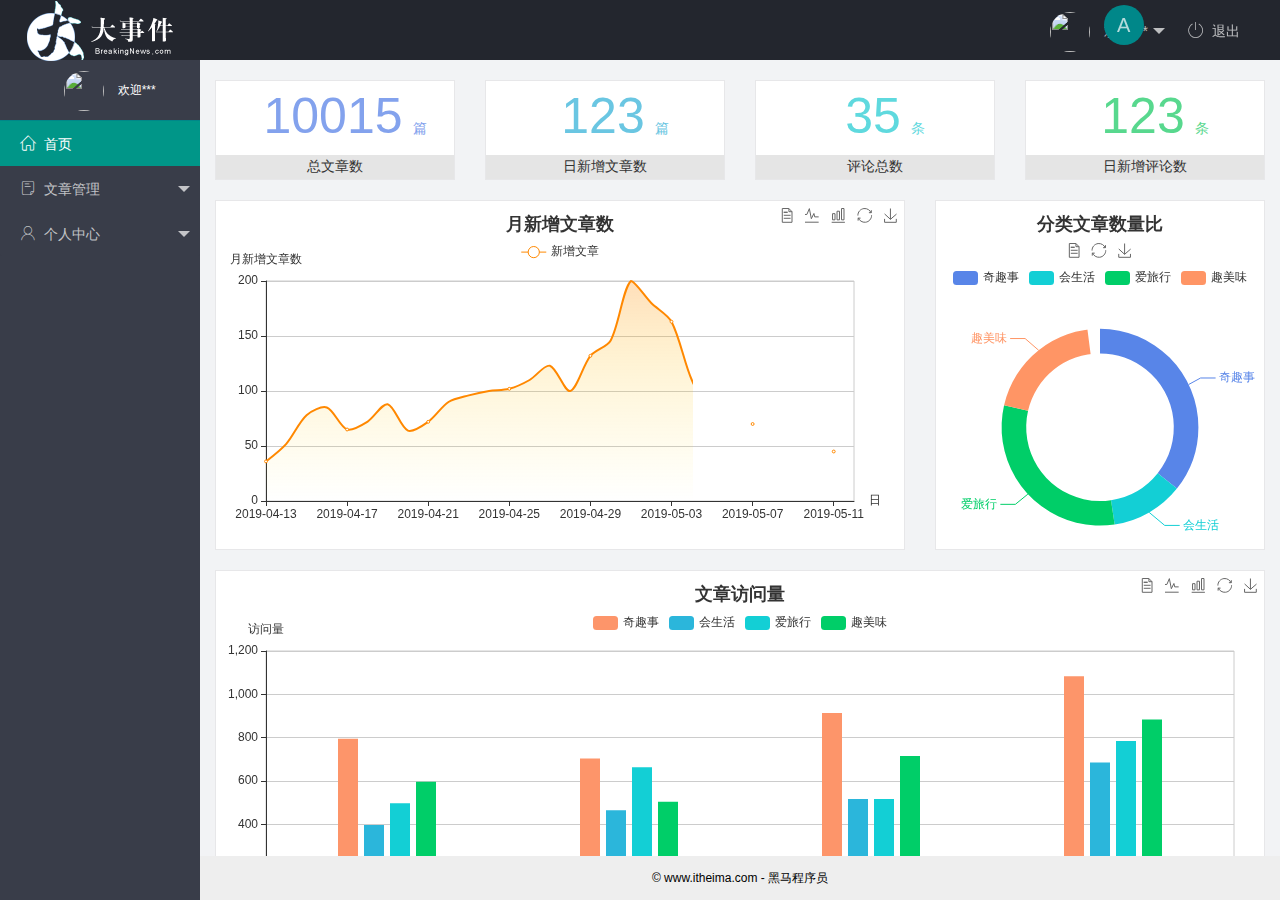
==== index.html @ bca6380c "第一次提交" ====
<!DOCTYPE html>
<html>

<head>
    <meta charset="utf-8">
    <meta name="viewport" content="width=device-width, initial-scale=1, maximum-scale=1">
    <title>后台主页面</title>
    <link rel="stylesheet" href="./assets/lib/layui/css/layui.css">
    <link rel="stylesheet" href="./assets/fonts/iconfont.css">
    <!-- 个人css -->
    <link rel="stylesheet" href="./assets/css/index.css">
</head>

<body class="layui-layout-body">
    <div class="layui-layout layui-layout-admin">
        <div class="layui-header">
            <div class="layui-logo">
                <img src="./assets/images/logo.png" alt="">
            </div>
            <!-- 头部区域（可配合layui已有的水平导航） -->
            <ul class="layui-nav layui-layout-right">
                <li class="layui-nav-item">
                    <a href="javascript:;">
                        <img src="http://t.cn/RCzsdCq" class="layui-nav-img">
                        <span class="text-avatar">A</span>
                        <span id="welcome">欢迎***</span>
                    </a>
                    <dl class="layui-nav-child">
                        <dd><a href=""><i class="layui-icon layui-icon-app"></i>基本资料</a></dd>
                        <dd><a href=""><i class="layui-icon layui-icon-app"></i>个人头像</a></dd>
                        <dd><a href=""><i class="layui-icon layui-icon-app"></i>重置密码</a></dd>
                    </dl>
                </li>
                <li class="layui-nav-item">
                    <a href="">
                        <span class="iconfont icon-tuichu
                        "></span>退出
                    </a>
                </li>
            </ul>
        </div>

        <div class="layui-side layui-bg-black">
            <div class="layui-side-scroll">
                <!-- 加入个人图片 -->
                <div class="userinfo">
                    <img src="http://t.cn/RCzsdCq" class="layui-nav-img">
                    <span id="welcome">欢迎***</span>
                </div>
                <!-- 左侧导航区域（可配合layui已有的垂直导航） -->
                <ul class="layui-nav layui-nav-tree" lay-shrink="all">
                    <li class="layui-nav-item layui-this"><a href="./home/dashboard.html" target="fm"><span class="iconfont icon-home"></span>首页</a>
                    </li>
                    <li class="layui-nav-item ">
                        <a class="" href="javascript:;"><span class="iconfont icon-16"></span>文章管理</a>
                        <dl class="layui-nav-child">
                            <dd><a href="javascript:;"><i class="layui-icon layui-icon-app"></i>文章类别</a></dd>
                            <dd><a href="javascript:;"><i class="layui-icon layui-icon-app"></i>文章列表</a></dd>
                            <dd><a href="javascript:;"><i class="layui-icon layui-icon-app"></i>发表文章</a></dd>

                        </dl>
                    </li>
                    <li class="layui-nav-item">
                        <a href="javascript:;"><span class="iconfont icon-user"></span>个人中心</a>
                        <dl class="layui-nav-child">
                            <dd><a href="javascript:;"><i class="layui-icon layui-icon-app"></i>基本资料</a></dd>
                            <dd><a href="javascript:;"><i class="layui-icon layui-icon-app"></i>更换头像</a></dd>
                            <dd><a href="javascript:;"><i class="layui-icon layui-icon-app"></i>重置密码</a></dd>
                        </dl>
                    </li>
                </ul>
            </div>
        </div>

        <div class="layui-body">
            <!-- 内容主体区域 -->
            <iframe src="../home/dashboard.html" frameborder="0" name="fm"></iframe>
        </div>

        <div class="layui-footer">
            <!-- 底部固定区域 -->
            © www.itheima.com - 黑马程序员
        </div>
    </div>


    <script src="./assets/lib/layui/layui.all.js"></script>
    <script src="./assets/lib/jquery.js"></script>
    <!-- index的js -->
</body>

</html>
---- assets/lib/layui/css/layui.css ----
/** layui-v2.5.5 MIT License By https://www.layui.com */
 .layui-inline,img{display:inline-block;vertical-align:middle}h1,h2,h3,h4,h5,h6{font-weight:400}.layui-edge,.layui-header,.layui-inline,.layui-main{position:relative}.layui-body,.layui-edge,.layui-elip{overflow:hidden}.layui-btn,.layui-edge,.layui-inline,img{vertical-align:middle}.layui-btn,.layui-disabled,.layui-icon,.layui-unselect{-moz-user-select:none;-webkit-user-select:none;-ms-user-select:none}.layui-elip,.layui-form-checkbox span,.layui-form-pane .layui-form-label{text-overflow:ellipsis;white-space:nowrap}.layui-breadcrumb,.layui-tree-btnGroup{visibility:hidden}blockquote,body,button,dd,div,dl,dt,form,h1,h2,h3,h4,h5,h6,input,li,ol,p,pre,td,textarea,th,ul{margin:0;padding:0;-webkit-tap-highlight-color:rgba(0,0,0,0)}a:active,a:hover{outline:0}img{border:none}li{list-style:none}table{border-collapse:collapse;border-spacing:0}h4,h5,h6{font-size:100%}button,input,optgroup,option,select,textarea{font-family:inherit;font-size:inherit;font-style:inherit;font-weight:inherit;outline:0}pre{white-space:pre-wrap;white-space:-moz-pre-wrap;white-space:-pre-wrap;white-space:-o-pre-wrap;word-wrap:break-word}body{line-height:24px;font:14px Helvetica Neue,Helvetica,PingFang SC,Tahoma,Arial,sans-serif}hr{height:1px;margin:10px 0;border:0;clear:both}a{color:#333;text-decoration:none}a:hover{color:#777}a cite{font-style:normal;*cursor:pointer}.layui-border-box,.layui-border-box *{box-sizing:border-box}.layui-box,.layui-box *{box-sizing:content-box}.layui-clear{clear:both;*zoom:1}.layui-clear:after{content:'\20';clear:both;*zoom:1;display:block;height:0}.layui-inline{*display:inline;*zoom:1}.layui-edge{display:inline-block;width:0;height:0;border-width:6px;border-style:dashed;border-color:transparent}.layui-edge-top{top:-4px;border-bottom-color:#999;border-bottom-style:solid}.layui-edge-right{border-left-color:#999;border-left-style:solid}.layui-edge-bottom{top:2px;border-top-color:#999;border-top-style:solid}.layui-edge-left{border-right-color:#999;border-right-style:solid}.layui-disabled,.layui-disabled:hover{color:#d2d2d2!important;cursor:not-allowed!important}.layui-circle{border-radius:100%}.layui-show{display:block!important}.layui-hide{display:none!important}@font-face{font-family:layui-icon;src:url(../font/iconfont.eot?v=250);src:url(../font/iconfont.eot?v=250#iefix) format('embedded-opentype'),url(../font/iconfont.woff2?v=250) format('woff2'),url(../font/iconfont.woff?v=250) format('woff'),url(../font/iconfont.ttf?v=250) format('truetype'),url(../font/iconfont.svg?v=250#layui-icon) format('svg')}.layui-icon{font-family:layui-icon!important;font-size:16px;font-style:normal;-webkit-font-smoothing:antialiased;-moz-osx-font-smoothing:grayscale}.layui-icon-reply-fill:before{content:"\e611"}.layui-icon-set-fill:before{content:"\e614"}.layui-icon-menu-fill:before{content:"\e60f"}.layui-icon-search:before{content:"\e615"}.layui-icon-share:before{content:"\e641"}.layui-icon-set-sm:before{content:"\e620"}.layui-icon-engine:before{content:"\e628"}.layui-icon-close:before{content:"\1006"}.layui-icon-close-fill:before{content:"\1007"}.layui-icon-chart-screen:before{content:"\e629"}.layui-icon-star:before{content:"\e600"}.layui-icon-circle-dot:before{content:"\e617"}.layui-icon-chat:before{content:"\e606"}.layui-icon-release:before{content:"\e609"}.layui-icon-list:before{content:"\e60a"}.layui-icon-chart:before{content:"\e62c"}.layui-icon-ok-circle:before{content:"\1005"}.layui-icon-layim-theme:before{content:"\e61b"}.layui-icon-table:before{content:"\e62d"}.layui-icon-right:before{content:"\e602"}.layui-icon-left:before{content:"\e603"}.layui-icon-cart-simple:before{content:"\e698"}.layui-icon-face-cry:before{content:"\e69c"}.layui-icon-face-smile:before{content:"\e6af"}.layui-icon-survey:before{content:"\e6b2"}.layui-icon-tree:before{content:"\e62e"}.layui-icon-upload-circle:before{content:"\e62f"}.layui-icon-add-circle:before{content:"\e61f"}.layui-icon-download-circle:before{content:"\e601"}.layui-icon-templeate-1:before{content:"\e630"}.layui-icon-util:before{content:"\e631"}.layui-icon-face-surprised:before{content:"\e664"}.layui-icon-edit:before{content:"\e642"}.layui-icon-speaker:before{content:"\e645"}.layui-icon-down:before{content:"\e61a"}.layui-icon-file:before{content:"\e621"}.layui-icon-layouts:before{content:"\e632"}.layui-icon-rate-half:before{content:"\e6c9"}.layui-icon-add-circle-fine:before{content:"\e608"}.layui-icon-prev-circle:before{content:"\e633"}.layui-icon-read:before{content:"\e705"}.layui-icon-404:before{content:"\e61c"}.layui-icon-carousel:before{content:"\e634"}.layui-icon-help:before{content:"\e607"}.layui-icon-code-circle:before{content:"\e635"}.layui-icon-water:before{content:"\e636"}.layui-icon-username:before{content:"\e66f"}.layui-icon-find-fill:before{content:"\e670"}.layui-icon-about:before{content:"\e60b"}.layui-icon-location:before{content:"\e715"}.layui-icon-up:before{content:"\e619"}.layui-icon-pause:before{content:"\e651"}.layui-icon-date:before{content:"\e637"}.layui-icon-layim-uploadfile:before{content:"\e61d"}.layui-icon-delete:before{content:"\e640"}.layui-icon-play:before{content:"\e652"}.layui-icon-top:before{content:"\e604"}.layui-icon-friends:before{content:"\e612"}.layui-icon-refresh-3:before{content:"\e9aa"}.layui-icon-ok:before{content:"\e605"}.layui-icon-layer:before{content:"\e638"}.layui-icon-face-smile-fine:before{content:"\e60c"}.layui-icon-dollar:before{content:"\e659"}.layui-icon-group:before{content:"\e613"}.layui-icon-layim-download:before{content:"\e61e"}.layui-icon-picture-fine:before{content:"\e60d"}.layui-icon-link:before{content:"\e64c"}.layui-icon-diamond:before{content:"\e735"}.layui-icon-log:before{content:"\e60e"}.layui-icon-rate-solid:before{content:"\e67a"}.layui-icon-fonts-del:before{content:"\e64f"}.layui-icon-unlink:before{content:"\e64d"}.layui-icon-fonts-clear:before{content:"\e639"}.layui-icon-triangle-r:before{content:"\e623"}.layui-icon-circle:before{content:"\e63f"}.layui-icon-radio:before{content:"\e643"}.layui-icon-align-center:before{content:"\e647"}.layui-icon-align-right:before{content:"\e648"}.layui-icon-align-left:before{content:"\e649"}.layui-icon-loading-1:before{content:"\e63e"}.layui-icon-return:before{content:"\e65c"}.layui-icon-fonts-strong:before{content:"\e62b"}.layui-icon-upload:before{content:"\e67c"}.layui-icon-dialogue:before{content:"\e63a"}.layui-icon-video:before{content:"\e6ed"}.layui-icon-headset:before{content:"\e6fc"}.layui-icon-cellphone-fine:before{content:"\e63b"}.layui-icon-add-1:before{content:"\e654"}.layui-icon-face-smile-b:before{content:"\e650"}.layui-icon-fonts-html:before{content:"\e64b"}.layui-icon-form:before{content:"\e63c"}.layui-icon-cart:before{content:"\e657"}.layui-icon-camera-fill:before{content:"\e65d"}.layui-icon-tabs:before{content:"\e62a"}.layui-icon-fonts-code:before{content:"\e64e"}.layui-icon-fire:before{content:"\e756"}.layui-icon-set:before{content:"\e716"}.layui-icon-fonts-u:before{content:"\e646"}.layui-icon-triangle-d:before{content:"\e625"}.layui-icon-tips:before{content:"\e702"}.layui-icon-picture:before{content:"\e64a"}.layui-icon-more-vertical:before{content:"\e671"}.layui-icon-flag:before{content:"\e66c"}.layui-icon-loading:before{content:"\e63d"}.layui-icon-fonts-i:before{content:"\e644"}.layui-icon-refresh-1:before{content:"\e666"}.layui-icon-rmb:before{content:"\e65e"}.layui-icon-home:before{content:"\e68e"}.layui-icon-user:before{content:"\e770"}.layui-icon-notice:before{content:"\e667"}.layui-icon-login-weibo:before{content:"\e675"}.layui-icon-voice:before{content:"\e688"}.layui-icon-upload-drag:before{content:"\e681"}.layui-icon-login-qq:before{content:"\e676"}.layui-icon-snowflake:before{content:"\e6b1"}.layui-icon-file-b:before{content:"\e655"}.layui-icon-template:before{content:"\e663"}.layui-icon-auz:before{content:"\e672"}.layui-icon-console:before{content:"\e665"}.layui-icon-app:before{content:"\e653"}.layui-icon-prev:before{content:"\e65a"}.layui-icon-website:before{content:"\e7ae"}.layui-icon-next:before{content:"\e65b"}.layui-icon-component:before{content:"\e857"}.layui-icon-more:before{content:"\e65f"}.layui-icon-login-wechat:before{content:"\e677"}.layui-icon-shrink-right:before{content:"\e668"}.layui-icon-spread-left:before{content:"\e66b"}.layui-icon-camera:before{content:"\e660"}.layui-icon-note:before{content:"\e66e"}.layui-icon-refresh:before{content:"\e669"}.layui-icon-female:before{content:"\e661"}.layui-icon-male:before{content:"\e662"}.layui-icon-password:before{content:"\e673"}.layui-icon-senior:before{content:"\e674"}.layui-icon-theme:before{content:"\e66a"}.layui-icon-tread:before{content:"\e6c5"}.layui-icon-praise:before{content:"\e6c6"}.layui-icon-star-fill:before{content:"\e658"}.layui-icon-rate:before{content:"\e67b"}.layui-icon-template-1:before{content:"\e656"}.layui-icon-vercode:before{content:"\e679"}.layui-icon-cellphone:before{content:"\e678"}.layui-icon-screen-full:before{content:"\e622"}.layui-icon-screen-restore:before{content:"\e758"}.layui-icon-cols:before{content:"\e610"}.layui-icon-export:before{content:"\e67d"}.layui-icon-print:before{content:"\e66d"}.layui-icon-slider:before{content:"\e714"}.layui-icon-addition:before{content:"\e624"}.layui-icon-subtraction:before{content:"\e67e"}.layui-icon-service:before{content:"\e626"}.layui-icon-transfer:before{content:"\e691"}.layui-main{width:1140px;margin:0 auto}.layui-header{z-index:1000;height:60px}.layui-header a:hover{transition:all .5s;-webkit-transition:all .5s}.layui-side{position:fixed;left:0;top:0;bottom:0;z-index:999;width:200px;overflow-x:hidden}.layui-side-scroll{position:relative;width:220px;height:100%;overflow-x:hidden}.layui-body{position:absolute;left:200px;right:0;top:0;bottom:0;z-index:998;width:auto;overflow-y:auto;box-sizing:border-box}.layui-layout-body{overflow:hidden}.layui-layout-admin .layui-header{background-color:#23262E}.layui-layout-admin .layui-side{top:60px;width:200px;overflow-x:hidden}.layui-layout-admin .layui-body{position:fixed;top:60px;bottom:44px}.layui-layout-admin .layui-main{width:auto;margin:0 15px}.layui-layout-admin .layui-footer{position:fixed;left:200px;right:0;bottom:0;height:44px;line-height:44px;padding:0 15px;background-color:#eee}.layui-layout-admin .layui-logo{position:absolute;left:0;top:0;width:200px;height:100%;line-height:60px;text-align:center;color:#009688;font-size:16px}.layui-layout-admin .layui-header .layui-nav{background:0 0}.layui-layout-left{position:absolute!important;left:200px;top:0}.layui-layout-right{position:absolute!important;right:0;top:0}.layui-container{position:relative;margin:0 auto;padding:0 15px;box-sizing:border-box}.layui-fluid{position:relative;margin:0 auto;padding:0 15px}.layui-row:after,.layui-row:before{content:'';display:block;clear:both}.layui-col-lg1,.layui-col-lg10,.layui-col-lg11,.layui-col-lg12,.layui-col-lg2,.layui-col-lg3,.layui-col-lg4,.layui-col-lg5,.layui-col-lg6,.layui-col-lg7,.layui-col-lg8,.layui-col-lg9,.layui-col-md1,.layui-col-md10,.layui-col-md11,.layui-col-md12,.layui-col-md2,.layui-col-md3,.layui-col-md4,.layui-col-md5,.layui-col-md6,.layui-col-md7,.layui-col-md8,.layui-col-md9,.layui-col-sm1,.layui-col-sm10,.layui-col-sm11,.layui-col-sm12,.layui-col-sm2,.layui-col-sm3,.layui-col-sm4,.layui-col-sm5,.layui-col-sm6,.layui-col-sm7,.layui-col-sm8,.layui-col-sm9,.layui-col-xs1,.layui-col-xs10,.layui-col-xs11,.layui-col-xs12,.layui-col-xs2,.layui-col-xs3,.layui-col-xs4,.layui-col-xs5,.layui-col-xs6,.layui-col-xs7,.layui-col-xs8,.layui-col-xs9{position:relative;display:block;box-sizing:border-box}.layui-col-xs1,.layui-col-xs10,.layui-col-xs11,.layui-col-xs12,.layui-col-xs2,.layui-col-xs3,.layui-col-xs4,.layui-col-xs5,.layui-col-xs6,.layui-col-xs7,.layui-col-xs8,.layui-col-xs9{float:left}.layui-col-xs1{width:8.33333333%}.layui-col-xs2{width:16.66666667%}.layui-col-xs3{width:25%}.layui-col-xs4{width:33.33333333%}.layui-col-xs5{width:41.66666667%}.layui-col-xs6{width:50%}.layui-col-xs7{width:58.33333333%}.layui-col-xs8{width:66.66666667%}.layui-col-xs9{width:75%}.layui-col-xs10{width:83.33333333%}.layui-col-xs11{width:91.66666667%}.layui-col-xs12{width:100%}.layui-col-xs-offset1{margin-left:8.33333333%}.layui-col-xs-offset2{margin-left:16.66666667%}.layui-col-xs-offset3{margin-left:25%}.layui-col-xs-offset4{margin-left:33.33333333%}.layui-col-xs-offset5{margin-left:41.66666667%}.layui-col-xs-offset6{margin-left:50%}.layui-col-xs-offset7{margin-left:58.33333333%}.layui-col-xs-offset8{margin-left:66.66666667%}.layui-col-xs-offset9{margin-left:75%}.layui-col-xs-offset10{margin-left:83.33333333%}.layui-col-xs-offset11{margin-left:91.66666667%}.layui-col-xs-offset12{margin-left:100%}@media screen and (max-width:768px){.layui-hide-xs{display:none!important}.layui-show-xs-block{display:block!important}.layui-show-xs-inline{display:inline!important}.layui-show-xs-inline-block{display:inline-block!important}}@media screen and (min-width:768px){.layui-container{width:750px}.layui-hide-sm{display:none!important}.layui-show-sm-block{display:block!important}.layui-show-sm-inline{display:inline!important}.layui-show-sm-inline-block{display:inline-block!important}.layui-col-sm1,.layui-col-sm10,.layui-col-sm11,.layui-col-sm12,.layui-col-sm2,.layui-col-sm3,.layui-col-sm4,.layui-col-sm5,.layui-col-sm6,.layui-col-sm7,.layui-col-sm8,.layui-col-sm9{float:left}.layui-col-sm1{width:8.33333333%}.layui-col-sm2{width:16.66666667%}.layui-col-sm3{width:25%}.layui-col-sm4{width:33.33333333%}.layui-col-sm5{width:41.66666667%}.layui-col-sm6{width:50%}.layui-col-sm7{width:58.33333333%}.layui-col-sm8{width:66.66666667%}.layui-col-sm9{width:75%}.layui-col-sm10{width:83.33333333%}.layui-col-sm11{width:91.66666667%}.layui-col-sm12{width:100%}.layui-col-sm-offset1{margin-left:8.33333333%}.layui-col-sm-offset2{margin-left:16.66666667%}.layui-col-sm-offset3{margin-left:25%}.layui-col-sm-offset4{margin-left:33.33333333%}.layui-col-sm-offset5{margin-left:41.66666667%}.layui-col-sm-offset6{margin-left:50%}.layui-col-sm-offset7{margin-left:58.33333333%}.layui-col-sm-offset8{margin-left:66.66666667%}.layui-col-sm-offset9{margin-left:75%}.layui-col-sm-offset10{margin-left:83.33333333%}.layui-col-sm-offset11{margin-left:91.66666667%}.layui-col-sm-offset12{margin-left:100%}}@media screen and (min-width:992px){.layui-container{width:970px}.layui-hide-md{display:none!important}.layui-show-md-block{display:block!important}.layui-show-md-inline{display:inline!important}.layui-show-md-inline-block{display:inline-block!important}.layui-col-md1,.layui-col-md10,.layui-col-md11,.layui-col-md12,.layui-col-md2,.layui-col-md3,.layui-col-md4,.layui-col-md5,.layui-col-md6,.layui-col-md7,.layui-col-md8,.layui-col-md9{float:left}.layui-col-md1{width:8.33333333%}.layui-col-md2{width:16.66666667%}.layui-col-md3{width:25%}.layui-col-md4{width:33.33333333%}.layui-col-md5{width:41.66666667%}.layui-col-md6{width:50%}.layui-col-md7{width:58.33333333%}.layui-col-md8{width:66.66666667%}.layui-col-md9{width:75%}.layui-col-md10{width:83.33333333%}.layui-col-md11{width:91.66666667%}.layui-col-md12{width:100%}.layui-col-md-offset1{margin-left:8.33333333%}.layui-col-md-offset2{margin-left:16.66666667%}.layui-col-md-offset3{margin-left:25%}.layui-col-md-offset4{margin-left:33.33333333%}.layui-col-md-offset5{margin-left:41.66666667%}.layui-col-md-offset6{margin-left:50%}.layui-col-md-offset7{margin-left:58.33333333%}.layui-col-md-offset8{margin-left:66.66666667%}.layui-col-md-offset9{margin-left:75%}.layui-col-md-offset10{margin-left:83.33333333%}.layui-col-md-offset11{margin-left:91.66666667%}.layui-col-md-offset12{margin-left:100%}}@media screen and (min-width:1200px){.layui-container{width:1170px}.layui-hide-lg{display:none!important}.layui-show-lg-block{display:block!important}.layui-show-lg-inline{display:inline!important}.layui-show-lg-inline-block{display:inline-block!important}.layui-col-lg1,.layui-col-lg10,.layui-col-lg11,.layui-col-lg12,.layui-col-lg2,.layui-col-lg3,.layui-col-lg4,.layui-col-lg5,.layui-col-lg6,.layui-col-lg7,.layui-col-lg8,.layui-col-lg9{float:left}.layui-col-lg1{width:8.33333333%}.layui-col-lg2{width:16.66666667%}.layui-col-lg3{width:25%}.layui-col-lg4{width:33.33333333%}.layui-col-lg5{width:41.66666667%}.layui-col-lg6{width:50%}.layui-col-lg7{width:58.33333333%}.layui-col-lg8{width:66.66666667%}.layui-col-lg9{width:75%}.layui-col-lg10{width:83.33333333%}.layui-col-lg11{width:91.66666667%}.layui-col-lg12{width:100%}.layui-col-lg-offset1{margin-left:8.33333333%}.layui-col-lg-offset2{margin-left:16.66666667%}.layui-col-lg-offset3{margin-left:25%}.layui-col-lg-offset4{margin-left:33.33333333%}.layui-col-lg-offset5{margin-left:41.66666667%}.layui-col-lg-offset6{margin-left:50%}.layui-col-lg-offset7{margin-left:58.33333333%}.layui-col-lg-offset8{margin-left:66.66666667%}.layui-col-lg-offset9{margin-left:75%}.layui-col-lg-offset10{margin-left:83.33333333%}.layui-col-lg-offset11{margin-left:91.66666667%}.layui-col-lg-offset12{margin-left:100%}}.layui-col-space1{margin:-.5px}.layui-col-space1>*{padding:.5px}.layui-col-space3{margin:-1.5px}.layui-col-space3>*{padding:1.5px}.layui-col-space5{margin:-2.5px}.layui-col-space5>*{padding:2.5px}.layui-col-space8{margin:-3.5px}.layui-col-space8>*{padding:3.5px}.layui-col-space10{margin:-5px}.layui-col-space10>*{padding:5px}.layui-col-space12{margin:-6px}.layui-col-space12>*{padding:6px}.layui-col-space15{margin:-7.5px}.layui-col-space15>*{padding:7.5px}.layui-col-space18{margin:-9px}.layui-col-space18>*{padding:9px}.layui-col-space20{margin:-10px}.layui-col-space20>*{padding:10px}.layui-col-space22{margin:-11px}.layui-col-space22>*{padding:11px}.layui-col-space25{margin:-12.5px}.layui-col-space25>*{padding:12.5px}.layui-col-space30{margin:-15px}.layui-col-space30>*{padding:15px}.layui-btn,.layui-input,.layui-select,.layui-textarea,.layui-upload-button{outline:0;-webkit-appearance:none;transition:all .3s;-webkit-transition:all .3s;box-sizing:border-box}.layui-elem-quote{margin-bottom:10px;padding:15px;line-height:22px;border-left:5px solid #009688;border-radius:0 2px 2px 0;background-color:#f2f2f2}.layui-quote-nm{border-style:solid;border-width:1px 1px 1px 5px;background:0 0}.layui-elem-field{margin-bottom:10px;padding:0;border-width:1px;border-style:solid}.layui-elem-field legend{margin-left:20px;padding:0 10px;font-size:20px;font-weight:300}.layui-field-title{margin:10px 0 20px;border-width:1px 0 0}.layui-field-box{padding:10px 15px}.layui-field-title .layui-field-box{padding:10px 0}.layui-progress{position:relative;height:6px;border-radius:20px;background-color:#e2e2e2}.layui-progress-bar{position:absolute;left:0;top:0;width:0;max-width:100%;height:6px;border-radius:20px;text-align:right;background-color:#5FB878;transition:all .3s;-webkit-transition:all .3s}.layui-progress-big,.layui-progress-big .layui-progress-bar{height:18px;line-height:18px}.layui-progress-text{position:relative;top:-20px;line-height:18px;font-size:12px;color:#666}.layui-progress-big .layui-progress-text{position:static;padding:0 10px;color:#fff}.layui-collapse{border-width:1px;border-style:solid;border-radius:2px}.layui-colla-content,.layui-colla-item{border-top-width:1px;border-top-style:solid}.layui-colla-item:first-child{border-top:none}.layui-colla-title{position:relative;height:42px;line-height:42px;padding:0 15px 0 35px;color:#333;background-color:#f2f2f2;cursor:pointer;font-size:14px;overflow:hidden}.layui-colla-content{display:none;padding:10px 15px;line-height:22px;color:#666}.layui-colla-icon{position:absolute;left:15px;top:0;font-size:14px}.layui-card{margin-bottom:15px;border-radius:2px;background-color:#fff;box-shadow:0 1px 2px 0 rgba(0,0,0,.05)}.layui-card:last-child{margin-bottom:0}.layui-card-header{position:relative;height:42px;line-height:42px;padding:0 15px;border-bottom:1px solid #f6f6f6;color:#333;border-radius:2px 2px 0 0;font-size:14px}.layui-bg-black,.layui-bg-blue,.layui-bg-cyan,.layui-bg-green,.layui-bg-orange,.layui-bg-red{color:#fff!important}.layui-card-body{position:relative;padding:10px 15px;line-height:24px}.layui-card-body[pad15]{padding:15px}.layui-card-body[pad20]{padding:20px}.layui-card-body .layui-table{margin:5px 0}.layui-card .layui-tab{margin:0}.layui-panel-window{position:relative;padding:15px;border-radius:0;border-top:5px solid #E6E6E6;background-color:#fff}.layui-auxiliar-moving{position:fixed;left:0;right:0;top:0;bottom:0;width:100%;height:100%;background:0 0;z-index:9999999999}.layui-form-label,.layui-form-mid,.layui-form-select,.layui-input-block,.layui-input-inline,.layui-textarea{position:relative}.layui-bg-red{background-color:#FF5722!important}.layui-bg-orange{background-color:#FFB800!important}.layui-bg-green{background-color:#009688!important}.layui-bg-cyan{background-color:#2F4056!important}.layui-bg-blue{background-color:#1E9FFF!important}.layui-bg-black{background-color:#393D49!important}.layui-bg-gray{background-color:#eee!important;color:#666!important}.layui-badge-rim,.layui-colla-content,.layui-colla-item,.layui-collapse,.layui-elem-field,.layui-form-pane .layui-form-item[pane],.layui-form-pane .layui-form-label,.layui-input,.layui-layedit,.layui-layedit-tool,.layui-quote-nm,.layui-select,.layui-tab-bar,.layui-tab-card,.layui-tab-title,.layui-tab-title .layui-this:after,.layui-textarea{border-color:#e6e6e6}.layui-timeline-item:before,hr{background-color:#e6e6e6}.layui-text{line-height:22px;font-size:14px;color:#666}.layui-text h1,.layui-text h2,.layui-text h3{font-weight:500;color:#333}.layui-text h1{font-size:30px}.layui-text h2{font-size:24px}.layui-text h3{font-size:18px}.layui-text a:not(.layui-btn){color:#01AAED}.layui-text a:not(.layui-btn):hover{text-decoration:underline}.layui-text ul{padding:5px 0 5px 15px}.layui-text ul li{margin-top:5px;list-style-type:disc}.layui-text em,.layui-word-aux{color:#999!important;padding:0 5px!important}.layui-btn{display:inline-block;height:38px;line-height:38px;padding:0 18px;background-color:#009688;color:#fff;white-space:nowrap;text-align:center;font-size:14px;border:none;border-radius:2px;cursor:pointer}.layui-btn:hover{opacity:.8;filter:alpha(opacity=80);color:#fff}.layui-btn:active{opacity:1;filter:alpha(opacity=100)}.layui-btn+.layui-btn{margin-left:10px}.layui-btn-container{font-size:0}.layui-btn-container .layui-btn{margin-right:10px;margin-bottom:10px}.layui-btn-container .layui-btn+.layui-btn{margin-left:0}.layui-table .layui-btn-container .layui-btn{margin-bottom:9px}.layui-btn-radius{border-radius:100px}.layui-btn .layui-icon{margin-right:3px;font-size:18px;vertical-align:bottom;vertical-align:middle\9}.layui-btn-primary{border:1px solid #C9C9C9;background-color:#fff;color:#555}.layui-btn-primary:hover{border-color:#009688;color:#333}.layui-btn-normal{background-color:#1E9FFF}.layui-btn-warm{background-color:#FFB800}.layui-btn-danger{background-color:#FF5722}.layui-btn-checked{background-color:#5FB878}.layui-btn-disabled,.layui-btn-disabled:active,.layui-btn-disabled:hover{border:1px solid #e6e6e6;background-color:#FBFBFB;color:#C9C9C9;cursor:not-allowed;opacity:1}.layui-btn-lg{height:44px;line-height:44px;padding:0 25px;font-size:16px}.layui-btn-sm{height:30px;line-height:30px;padding:0 10px;font-size:12px}.layui-btn-sm i{font-size:16px!important}.layui-btn-xs{height:22px;line-height:22px;padding:0 5px;font-size:12px}.layui-btn-xs i{font-size:14px!important}.layui-btn-group{display:inline-block;vertical-align:middle;font-size:0}.layui-btn-group .layui-btn{margin-left:0!important;margin-right:0!important;border-left:1px solid rgba(255,255,255,.5);border-radius:0}.layui-btn-group .layui-btn-primary{border-left:none}.layui-btn-group .layui-btn-primary:hover{border-color:#C9C9C9;color:#009688}.layui-btn-group .layui-btn:first-child{border-left:none;border-radius:2px 0 0 2px}.layui-btn-group .layui-btn-primary:first-child{border-left:1px solid #c9c9c9}.layui-btn-group .layui-btn:last-child{border-radius:0 2px 2px 0}.layui-btn-group .layui-btn+.layui-btn{margin-left:0}.layui-btn-group+.layui-btn-group{margin-left:10px}.layui-btn-fluid{width:100%}.layui-input,.layui-select,.layui-textarea{height:38px;line-height:1.3;line-height:38px\9;border-width:1px;border-style:solid;background-color:#fff;border-radius:2px}.layui-input::-webkit-input-placeholder,.layui-select::-webkit-input-placeholder,.layui-textarea::-webkit-input-placeholder{line-height:1.3}.layui-input,.layui-textarea{display:block;width:100%;padding-left:10px}.layui-input:hover,.layui-textarea:hover{border-color:#D2D2D2!important}.layui-input:focus,.layui-textarea:focus{border-color:#C9C9C9!important}.layui-textarea{min-height:100px;height:auto;line-height:20px;padding:6px 10px;resize:vertical}.layui-select{padding:0 10px}.layui-form input[type=checkbox],.layui-form input[type=radio],.layui-form select{display:none}.layui-form [lay-ignore]{display:initial}.layui-form-item{margin-bottom:15px;clear:both;*zoom:1}.layui-form-item:after{content:'\20';clear:both;*zoom:1;display:block;height:0}.layui-form-label{float:left;display:block;padding:9px 15px;width:80px;font-weight:400;line-height:20px;text-align:right}.layui-form-label-col{display:block;float:none;padding:9px 0;line-height:20px;text-align:left}.layui-form-item .layui-inline{margin-bottom:5px;margin-right:10px}.layui-input-block{margin-left:110px;min-height:36px}.layui-input-inline{display:inline-block;vertical-align:middle}.layui-form-item .layui-input-inline{float:left;width:190px;margin-right:10px}.layui-form-text .layui-input-inline{width:auto}.layui-form-mid{float:left;display:block;padding:9px 0!important;line-height:20px;margin-right:10px}.layui-form-danger+.layui-form-select .layui-input,.layui-form-danger:focus{border-color:#FF5722!important}.layui-form-select .layui-input{padding-right:30px;cursor:pointer}.layui-form-select .layui-edge{position:absolute;right:10px;top:50%;margin-top:-3px;cursor:pointer;border-width:6px;border-top-color:#c2c2c2;border-top-style:solid;transition:all .3s;-webkit-transition:all .3s}.layui-form-select dl{display:none;position:absolute;left:0;top:42px;padding:5px 0;z-index:899;min-width:100%;border:1px solid #d2d2d2;max-height:300px;overflow-y:auto;background-color:#fff;border-radius:2px;box-shadow:0 2px 4px rgba(0,0,0,.12);box-sizing:border-box}.layui-form-select dl dd,.layui-form-select dl dt{padding:0 10px;line-height:36px;white-space:nowrap;overflow:hidden;text-overflow:ellipsis}.layui-form-select dl dt{font-size:12px;color:#999}.layui-form-select dl dd{cursor:pointer}.layui-form-select dl dd:hover{background-color:#f2f2f2;-webkit-transition:.5s all;transition:.5s all}.layui-form-select .layui-select-group dd{padding-left:20px}.layui-form-select dl dd.layui-select-tips{padding-left:10px!important;color:#999}.layui-form-select dl dd.layui-this{background-color:#5FB878;color:#fff}.layui-form-checkbox,.layui-form-select dl dd.layui-disabled{background-color:#fff}.layui-form-selected dl{display:block}.layui-form-checkbox,.layui-form-checkbox *,.layui-form-switch{display:inline-block;vertical-align:middle}.layui-form-selected .layui-edge{margin-top:-9px;-webkit-transform:rotate(180deg);transform:rotate(180deg);margin-top:-3px\9}:root .layui-form-selected .layui-edge{margin-top:-9px\0/IE9}.layui-form-selectup dl{top:auto;bottom:42px}.layui-select-none{margin:5px 0;text-align:center;color:#999}.layui-select-disabled .layui-disabled{border-color:#eee!important}.layui-select-disabled .layui-edge{border-top-color:#d2d2d2}.layui-form-checkbox{position:relative;height:30px;line-height:30px;margin-right:10px;padding-right:30px;cursor:pointer;font-size:0;-webkit-transition:.1s linear;transition:.1s linear;box-sizing:border-box}.layui-form-checkbox span{padding:0 10px;height:100%;font-size:14px;border-radius:2px 0 0 2px;background-color:#d2d2d2;color:#fff;overflow:hidden}.layui-form-checkbox:hover span{background-color:#c2c2c2}.layui-form-checkbox i{position:absolute;right:0;top:0;width:30px;height:28px;border:1px solid #d2d2d2;border-left:none;border-radius:0 2px 2px 0;color:#fff;font-size:20px;text-align:center}.layui-form-checkbox:hover i{border-color:#c2c2c2;color:#c2c2c2}.layui-form-checked,.layui-form-checked:hover{border-color:#5FB878}.layui-form-checked span,.layui-form-checked:hover span{background-color:#5FB878}.layui-form-checked i,.layui-form-checked:hover i{color:#5FB878}.layui-form-item .layui-form-checkbox{margin-top:4px}.layui-form-checkbox[lay-skin=primary]{height:auto!important;line-height:normal!important;min-width:18px;min-height:18px;border:none!important;margin-right:0;padding-left:28px;padding-right:0;background:0 0}.layui-form-checkbox[lay-skin=primary] span{padding-left:0;padding-right:15px;line-height:18px;background:0 0;color:#666}.layui-form-checkbox[lay-skin=primary] i{right:auto;left:0;width:16px;height:16px;line-height:16px;border:1px solid #d2d2d2;font-size:12px;border-radius:2px;background-color:#fff;-webkit-transition:.1s linear;transition:.1s linear}.layui-form-checkbox[lay-skin=primary]:hover i{border-color:#5FB878;color:#fff}.layui-form-checked[lay-skin=primary] i{border-color:#5FB878!important;background-color:#5FB878;color:#fff}.layui-checkbox-disbaled[lay-skin=primary] span{background:0 0!important;color:#c2c2c2}.layui-checkbox-disbaled[lay-skin=primary]:hover i{border-color:#d2d2d2}.layui-form-item .layui-form-checkbox[lay-skin=primary]{margin-top:10px}.layui-form-switch{position:relative;height:22px;line-height:22px;min-width:35px;padding:0 5px;margin-top:8px;border:1px solid #d2d2d2;border-radius:20px;cursor:pointer;background-color:#fff;-webkit-transition:.1s linear;transition:.1s linear}.layui-form-switch i{position:absolute;left:5px;top:3px;width:16px;height:16px;border-radius:20px;background-color:#d2d2d2;-webkit-transition:.1s linear;transition:.1s linear}.layui-form-switch em{position:relative;top:0;width:25px;margin-left:21px;padding:0!important;text-align:center!important;color:#999!important;font-style:normal!important;font-size:12px}.layui-form-onswitch{border-color:#5FB878;background-color:#5FB878}.layui-checkbox-disbaled,.layui-checkbox-disbaled i{border-color:#e2e2e2!important}.layui-form-onswitch i{left:100%;margin-left:-21px;background-color:#fff}.layui-form-onswitch em{margin-left:5px;margin-right:21px;color:#fff!important}.layui-checkbox-disbaled span{background-color:#e2e2e2!important}.layui-checkbox-disbaled:hover i{color:#fff!important}[lay-radio]{display:none}.layui-form-radio,.layui-form-radio *{display:inline-block;vertical-align:middle}.layui-form-radio{line-height:28px;margin:6px 10px 0 0;padding-right:10px;cursor:pointer;font-size:0}.layui-form-radio *{font-size:14px}.layui-form-radio>i{margin-right:8px;font-size:22px;color:#c2c2c2}.layui-form-radio>i:hover,.layui-form-radioed>i{color:#5FB878}.layui-radio-disbaled>i{color:#e2e2e2!important}.layui-form-pane .layui-form-label{width:110px;padding:8px 15px;height:38px;line-height:20px;border-width:1px;border-style:solid;border-radius:2px 0 0 2px;text-align:center;background-color:#FBFBFB;overflow:hidden;box-sizing:border-box}.layui-form-pane .layui-input-inline{margin-left:-1px}.layui-form-pane .layui-input-block{margin-left:110px;left:-1px}.layui-form-pane .layui-input{border-radius:0 2px 2px 0}.layui-form-pane .layui-form-text .layui-form-label{float:none;width:100%;border-radius:2px;box-sizing:border-box;text-align:left}.layui-form-pane .layui-form-text .layui-input-inline{display:block;margin:0;top:-1px;clear:both}.layui-form-pane .layui-form-text .layui-input-block{margin:0;left:0;top:-1px}.layui-form-pane .layui-form-text .layui-textarea{min-height:100px;border-radius:0 0 2px 2px}.layui-form-pane .layui-form-checkbox{margin:4px 0 4px 10px}.layui-form-pane .layui-form-radio,.layui-form-pane .layui-form-switch{margin-top:6px;margin-left:10px}.layui-form-pane .layui-form-item[pane]{position:relative;border-width:1px;border-style:solid}.layui-form-pane .layui-form-item[pane] .layui-form-label{position:absolute;left:0;top:0;height:100%;border-width:0 1px 0 0}.layui-form-pane .layui-form-item[pane] .layui-input-inline{margin-left:110px}@media screen and (max-width:450px){.layui-form-item .layui-form-label{text-overflow:ellipsis;overflow:hidden;white-space:nowrap}.layui-form-item .layui-inline{display:block;margin-right:0;margin-bottom:20px;clear:both}.layui-form-item .layui-inline:after{content:'\20';clear:both;display:block;height:0}.layui-form-item .layui-input-inline{display:block;float:none;left:-3px;width:auto;margin:0 0 10px 112px}.layui-form-item .layui-input-inline+.layui-form-mid{margin-left:110px;top:-5px;padding:0}.layui-form-item .layui-form-checkbox{margin-right:5px;margin-bottom:5px}}.layui-layedit{border-width:1px;border-style:solid;border-radius:2px}.layui-layedit-tool{padding:3px 5px;border-bottom-width:1px;border-bottom-style:solid;font-size:0}.layedit-tool-fixed{position:fixed;top:0;border-top:1px solid #e2e2e2}.layui-layedit-tool .layedit-tool-mid,.layui-layedit-tool .layui-icon{display:inline-block;vertical-align:middle;text-align:center;font-size:14px}.layui-layedit-tool .layui-icon{position:relative;width:32px;height:30px;line-height:30px;margin:3px 5px;color:#777;cursor:pointer;border-radius:2px}.layui-layedit-tool .layui-icon:hover{color:#393D49}.layui-layedit-tool .layui-icon:active{color:#000}.layui-layedit-tool .layedit-tool-active{background-color:#e2e2e2;color:#000}.layui-layedit-tool .layui-disabled,.layui-layedit-tool .layui-disabled:hover{color:#d2d2d2;cursor:not-allowed}.layui-layedit-tool .layedit-tool-mid{width:1px;height:18px;margin:0 10px;background-color:#d2d2d2}.layedit-tool-html{width:50px!important;font-size:30px!important}.layedit-tool-b,.layedit-tool-code,.layedit-tool-help{font-size:16px!important}.layedit-tool-d,.layedit-tool-face,.layedit-tool-image,.layedit-tool-unlink{font-size:18px!important}.layedit-tool-image input{position:absolute;font-size:0;left:0;top:0;width:100%;height:100%;opacity:.01;filter:Alpha(opacity=1);cursor:pointer}.layui-layedit-iframe iframe{display:block;width:100%}#LAY_layedit_code{overflow:hidden}.layui-laypage{display:inline-block;*display:inline;*zoom:1;vertical-align:middle;margin:10px 0;font-size:0}.layui-laypage>a:first-child,.layui-laypage>a:first-child em{border-radius:2px 0 0 2px}.layui-laypage>a:last-child,.layui-laypage>a:last-child em{border-radius:0 2px 2px 0}.layui-laypage>:first-child{margin-left:0!important}.layui-laypage>:last-child{margin-right:0!important}.layui-laypage a,.layui-laypage button,.layui-laypage input,.layui-laypage select,.layui-laypage span{border:1px solid #e2e2e2}.layui-laypage a,.layui-laypage span{display:inline-block;*display:inline;*zoom:1;vertical-align:middle;padding:0 15px;height:28px;line-height:28px;margin:0 -1px 5px 0;background-color:#fff;color:#333;font-size:12px}.layui-flow-more a *,.layui-laypage input,.layui-table-view select[lay-ignore]{display:inline-block}.layui-laypage a:hover{color:#009688}.layui-laypage em{font-style:normal}.layui-laypage .layui-laypage-spr{color:#999;font-weight:700}.layui-laypage a{text-decoration:none}.layui-laypage .layui-laypage-curr{position:relative}.layui-laypage .layui-laypage-curr em{position:relative;color:#fff}.layui-laypage .layui-laypage-curr .layui-laypage-em{position:absolute;left:-1px;top:-1px;padding:1px;width:100%;height:100%;background-color:#009688}.layui-laypage-em{border-radius:2px}.layui-laypage-next em,.layui-laypage-prev em{font-family:Sim sun;font-size:16px}.layui-laypage .layui-laypage-count,.layui-laypage .layui-laypage-limits,.layui-laypage .layui-laypage-refresh,.layui-laypage .layui-laypage-skip{margin-left:10px;margin-right:10px;padding:0;border:none}.layui-laypage .layui-laypage-limits,.layui-laypage .layui-laypage-refresh{vertical-align:top}.layui-laypage .layui-laypage-refresh i{font-size:18px;cursor:pointer}.layui-laypage select{height:22px;padding:3px;border-radius:2px;cursor:pointer}.layui-laypage .layui-laypage-skip{height:30px;line-height:30px;color:#999}.layui-laypage button,.layui-laypage input{height:30px;line-height:30px;border-radius:2px;vertical-align:top;background-color:#fff;box-sizing:border-box}.layui-laypage input{width:40px;margin:0 10px;padding:0 3px;text-align:center}.layui-laypage input:focus,.layui-laypage select:focus{border-color:#009688!important}.layui-laypage button{margin-left:10px;padding:0 10px;cursor:pointer}.layui-table,.layui-table-view{margin:10px 0}.layui-flow-more{margin:10px 0;text-align:center;color:#999;font-size:14px}.layui-flow-more a{height:32px;line-height:32px}.layui-flow-more a *{vertical-align:top}.layui-flow-more a cite{padding:0 20px;border-radius:3px;background-color:#eee;color:#333;font-style:normal}.layui-flow-more a cite:hover{opacity:.8}.layui-flow-more a i{font-size:30px;color:#737383}.layui-table{width:100%;background-color:#fff;color:#666}.layui-table tr{transition:all .3s;-webkit-transition:all .3s}.layui-table th{text-align:left;font-weight:400}.layui-table tbody tr:hover,.layui-table thead tr,.layui-table-click,.layui-table-header,.layui-table-hover,.layui-table-mend,.layui-table-patch,.layui-table-tool,.layui-table-total,.layui-table-total tr,.layui-table[lay-even] tr:nth-child(even){background-color:#f2f2f2}.layui-table td,.layui-table th,.layui-table-col-set,.layui-table-fixed-r,.layui-table-grid-down,.layui-table-header,.layui-table-page,.layui-table-tips-main,.layui-table-tool,.layui-table-total,.layui-table-view,.layui-table[lay-skin=line],.layui-table[lay-skin=row]{border-width:1px;border-style:solid;border-color:#e6e6e6}.layui-table td,.layui-table th{position:relative;padding:9px 15px;min-height:20px;line-height:20px;font-size:14px}.layui-table[lay-skin=line] td,.layui-table[lay-skin=line] th{border-width:0 0 1px}.layui-table[lay-skin=row] td,.layui-table[lay-skin=row] th{border-width:0 1px 0 0}.layui-table[lay-skin=nob] td,.layui-table[lay-skin=nob] th{border:none}.layui-table img{max-width:100px}.layui-table[lay-size=lg] td,.layui-table[lay-size=lg] th{padding:15px 30px}.layui-table-view .layui-table[lay-size=lg] .layui-table-cell{height:40px;line-height:40px}.layui-table[lay-size=sm] td,.layui-table[lay-size=sm] th{font-size:12px;padding:5px 10px}.layui-table-view .layui-table[lay-size=sm] .layui-table-cell{height:20px;line-height:20px}.layui-table[lay-data]{display:none}.layui-table-box{position:relative;overflow:hidden}.layui-table-view .layui-table{position:relative;width:auto;margin:0}.layui-table-view .layui-table[lay-skin=line]{border-width:0 1px 0 0}.layui-table-view .layui-table[lay-skin=row]{border-width:0 0 1px}.layui-table-view .layui-table td,.layui-table-view .layui-table th{padding:5px 0;border-top:none;border-left:none}.layui-table-view .layui-table th.layui-unselect .layui-table-cell span{cursor:pointer}.layui-table-view .layui-table td{cursor:default}.layui-table-view .layui-table td[data-edit=text]{cursor:text}.layui-table-view .layui-form-checkbox[lay-skin=primary] i{width:18px;height:18px}.layui-table-view .layui-form-radio{line-height:0;padding:0}.layui-table-view .layui-form-radio>i{margin:0;font-size:20px}.layui-table-init{position:absolute;left:0;top:0;width:100%;height:100%;text-align:center;z-index:110}.layui-table-init .layui-icon{position:absolute;left:50%;top:50%;margin:-15px 0 0 -15px;font-size:30px;color:#c2c2c2}.layui-table-header{border-width:0 0 1px;overflow:hidden}.layui-table-header .layui-table{margin-bottom:-1px}.layui-table-tool .layui-inline[lay-event]{position:relative;width:26px;height:26px;padding:5px;line-height:16px;margin-right:10px;text-align:center;color:#333;border:1px solid #ccc;cursor:pointer;-webkit-transition:.5s all;transition:.5s all}.layui-table-tool .layui-inline[lay-event]:hover{border:1px solid #999}.layui-table-tool-temp{padding-right:120px}.layui-table-tool-self{position:absolute;right:17px;top:10px}.layui-table-tool .layui-table-tool-self .layui-inline[lay-event]{margin:0 0 0 10px}.layui-table-tool-panel{position:absolute;top:29px;left:-1px;padding:5px 0;min-width:150px;min-height:40px;border:1px solid #d2d2d2;text-align:left;overflow-y:auto;background-color:#fff;box-shadow:0 2px 4px rgba(0,0,0,.12)}.layui-table-cell,.layui-table-tool-panel li{overflow:hidden;text-overflow:ellipsis;white-space:nowrap}.layui-table-tool-panel li{padding:0 10px;line-height:30px;-webkit-transition:.5s all;transition:.5s all}.layui-table-tool-panel li .layui-form-checkbox[lay-skin=primary]{width:100%;padding-left:28px}.layui-table-tool-panel li:hover{background-color:#f2f2f2}.layui-table-tool-panel li .layui-form-checkbox[lay-skin=primary] i{position:absolute;left:0;top:0}.layui-table-tool-panel li .layui-form-checkbox[lay-skin=primary] span{padding:0}.layui-table-tool .layui-table-tool-self .layui-table-tool-panel{left:auto;right:-1px}.layui-table-col-set{position:absolute;right:0;top:0;width:20px;height:100%;border-width:0 0 0 1px;background-color:#fff}.layui-table-sort{width:10px;height:20px;margin-left:5px;cursor:pointer!important}.layui-table-sort .layui-edge{position:absolute;left:5px;border-width:5px}.layui-table-sort .layui-table-sort-asc{top:3px;border-top:none;border-bottom-style:solid;border-bottom-color:#b2b2b2}.layui-table-sort .layui-table-sort-asc:hover{border-bottom-color:#666}.layui-table-sort .layui-table-sort-desc{bottom:5px;border-bottom:none;border-top-style:solid;border-top-color:#b2b2b2}.layui-table-sort .layui-table-sort-desc:hover{border-top-color:#666}.layui-table-sort[lay-sort=asc] .layui-table-sort-asc{border-bottom-color:#000}.layui-table-sort[lay-sort=desc] .layui-table-sort-desc{border-top-color:#000}.layui-table-cell{height:28px;line-height:28px;padding:0 15px;position:relative;box-sizing:border-box}.layui-table-cell .layui-form-checkbox[lay-skin=primary]{top:-1px;padding:0}.layui-table-cell .layui-table-link{color:#01AAED}.laytable-cell-checkbox,.laytable-cell-numbers,.laytable-cell-radio,.laytable-cell-space{padding:0;text-align:center}.layui-table-body{position:relative;overflow:auto;margin-right:-1px;margin-bottom:-1px}.layui-table-body .layui-none{line-height:26px;padding:15px;text-align:center;color:#999}.layui-table-fixed{position:absolute;left:0;top:0;z-index:101}.layui-table-fixed .layui-table-body{overflow:hidden}.layui-table-fixed-l{box-shadow:0 -1px 8px rgba(0,0,0,.08)}.layui-table-fixed-r{left:auto;right:-1px;border-width:0 0 0 1px;box-shadow:-1px 0 8px rgba(0,0,0,.08)}.layui-table-fixed-r .layui-table-header{position:relative;overflow:visible}.layui-table-mend{position:absolute;right:-49px;top:0;height:100%;width:50px}.layui-table-tool{position:relative;z-index:890;width:100%;min-height:50px;line-height:30px;padding:10px 15px;border-width:0 0 1px}.layui-table-tool .layui-btn-container{margin-bottom:-10px}.layui-table-page,.layui-table-total{border-width:1px 0 0;margin-bottom:-1px;overflow:hidden}.layui-table-page{position:relative;width:100%;padding:7px 7px 0;height:41px;font-size:12px;white-space:nowrap}.layui-table-page>div{height:26px}.layui-table-page .layui-laypage{margin:0}.layui-table-page .layui-laypage a,.layui-table-page .layui-laypage span{height:26px;line-height:26px;margin-bottom:10px;border:none;background:0 0}.layui-table-page .layui-laypage a,.layui-table-page .layui-laypage span.layui-laypage-curr{padding:0 12px}.layui-table-page .layui-laypage span{margin-left:0;padding:0}.layui-table-page .layui-laypage .layui-laypage-prev{margin-left:-7px!important}.layui-table-page .layui-laypage .layui-laypage-curr .layui-laypage-em{left:0;top:0;padding:0}.layui-table-page .layui-laypage button,.layui-table-page .layui-laypage input{height:26px;line-height:26px}.layui-table-page .layui-laypage input{width:40px}.layui-table-page .layui-laypage button{padding:0 10px}.layui-table-page select{height:18px}.layui-table-patch .layui-table-cell{padding:0;width:30px}.layui-table-edit{position:absolute;left:0;top:0;width:100%;height:100%;padding:0 14px 1px;border-radius:0;box-shadow:1px 1px 20px rgba(0,0,0,.15)}.layui-table-edit:focus{border-color:#5FB878!important}select.layui-table-edit{padding:0 0 0 10px;border-color:#C9C9C9}.layui-table-view .layui-form-checkbox,.layui-table-view .layui-form-radio,.layui-table-view .layui-form-switch{top:0;margin:0;box-sizing:content-box}.layui-table-view .layui-form-checkbox{top:-1px;height:26px;line-height:26px}.layui-table-view .layui-form-checkbox i{height:26px}.layui-table-grid .layui-table-cell{overflow:visible}.layui-table-grid-down{position:absolute;top:0;right:0;width:26px;height:100%;padding:5px 0;border-width:0 0 0 1px;text-align:center;background-color:#fff;color:#999;cursor:pointer}.layui-table-grid-down .layui-icon{position:absolute;top:50%;left:50%;margin:-8px 0 0 -8px}.layui-table-grid-down:hover{background-color:#fbfbfb}body .layui-table-tips .layui-layer-content{background:0 0;padding:0;box-shadow:0 1px 6px rgba(0,0,0,.12)}.layui-table-tips-main{margin:-44px 0 0 -1px;max-height:150px;padding:8px 15px;font-size:14px;overflow-y:scroll;background-color:#fff;color:#666}.layui-table-tips-c{position:absolute;right:-3px;top:-13px;width:20px;height:20px;padding:3px;cursor:pointer;background-color:#666;border-radius:50%;color:#fff}.layui-table-tips-c:hover{background-color:#777}.layui-table-tips-c:before{position:relative;right:-2px}.layui-upload-file{display:none!important;opacity:.01;filter:Alpha(opacity=1)}.layui-upload-drag,.layui-upload-form,.layui-upload-wrap{display:inline-block}.layui-upload-list{margin:10px 0}.layui-upload-choose{padding:0 10px;color:#999}.layui-upload-drag{position:relative;padding:30px;border:1px dashed #e2e2e2;background-color:#fff;text-align:center;cursor:pointer;color:#999}.layui-upload-drag .layui-icon{font-size:50px;color:#009688}.layui-upload-drag[lay-over]{border-color:#009688}.layui-upload-iframe{position:absolute;width:0;height:0;border:0;visibility:hidden}.layui-upload-wrap{position:relative;vertical-align:middle}.layui-upload-wrap .layui-upload-file{display:block!important;position:absolute;left:0;top:0;z-index:10;font-size:100px;width:100%;height:100%;opacity:.01;filter:Alpha(opacity=1);cursor:pointer}.layui-transfer-active,.layui-transfer-box{display:inline-block;vertical-align:middle}.layui-transfer-box,.layui-transfer-header,.layui-transfer-search{border-width:0;border-style:solid;border-color:#e6e6e6}.layui-transfer-box{position:relative;border-width:1px;width:200px;height:360px;border-radius:2px;background-color:#fff}.layui-transfer-box .layui-form-checkbox{width:100%;margin:0!important}.layui-transfer-header{height:38px;line-height:38px;padding:0 10px;border-bottom-width:1px}.layui-transfer-search{position:relative;padding:10px;border-bottom-width:1px}.layui-transfer-search .layui-input{height:32px;padding-left:30px;font-size:12px}.layui-transfer-search .layui-icon-search{position:absolute;left:20px;top:50%;margin-top:-8px;color:#666}.layui-transfer-active{margin:0 15px}.layui-transfer-active .layui-btn{display:block;margin:0;padding:0 15px;background-color:#5FB878;border-color:#5FB878;color:#fff}.layui-transfer-active .layui-btn-disabled{background-color:#FBFBFB;border-color:#e6e6e6;color:#C9C9C9}.layui-transfer-active .layui-btn:first-child{margin-bottom:15px}.layui-transfer-active .layui-btn .layui-icon{margin:0;font-size:14px!important}.layui-transfer-data{padding:5px 0;overflow:auto}.layui-transfer-data li{height:32px;line-height:32px;padding:0 10px}.layui-transfer-data li:hover{background-color:#f2f2f2;transition:.5s all}.layui-transfer-data .layui-none{padding:15px 10px;text-align:center;color:#999}.layui-nav{position:relative;padding:0 20px;background-color:#393D49;color:#fff;border-radius:2px;font-size:0;box-sizing:border-box}.layui-nav *{font-size:14px}.layui-nav .layui-nav-item{position:relative;display:inline-block;*display:inline;*zoom:1;vertical-align:middle;line-height:60px}.layui-nav .layui-nav-item a{display:block;padding:0 20px;color:#fff;color:rgba(255,255,255,.7);transition:all .3s;-webkit-transition:all .3s}.layui-nav .layui-this:after,.layui-nav-bar,.layui-nav-tree .layui-nav-itemed:after{position:absolute;left:0;top:0;width:0;height:5px;background-color:#5FB878;transition:all .2s;-webkit-transition:all .2s}.layui-nav-bar{z-index:1000}.layui-nav .layui-nav-item a:hover,.layui-nav .layui-this a{color:#fff}.layui-nav .layui-this:after{content:'';top:auto;bottom:0;width:100%}.layui-nav-img{width:30px;height:30px;margin-right:10px;border-radius:50%}.layui-nav .layui-nav-more{content:'';width:0;height:0;border-style:solid dashed dashed;border-color:#fff transparent transparent;overflow:hidden;cursor:pointer;transition:all .2s;-webkit-transition:all .2s;position:absolute;top:50%;right:3px;margin-top:-3px;border-width:6px;border-top-color:rgba(255,255,255,.7)}.layui-nav .layui-nav-mored,.layui-nav-itemed>a .layui-nav-more{margin-top:-9px;border-style:dashed dashed solid;border-color:transparent transparent #fff}.layui-nav-child{display:none;position:absolute;left:0;top:65px;min-width:100%;line-height:36px;padding:5px 0;box-shadow:0 2px 4px rgba(0,0,0,.12);border:1px solid #d2d2d2;background-color:#fff;z-index:100;border-radius:2px;white-space:nowrap}.layui-nav .layui-nav-child a{color:#333}.layui-nav .layui-nav-child a:hover{background-color:#f2f2f2;color:#000}.layui-nav-child dd{position:relative}.layui-nav .layui-nav-child dd.layui-this a,.layui-nav-child dd.layui-this{background-color:#5FB878;color:#fff}.layui-nav-child dd.layui-this:after{display:none}.layui-nav-tree{width:200px;padding:0}.layui-nav-tree .layui-nav-item{display:block;width:100%;line-height:45px}.layui-nav-tree .layui-nav-item a{position:relative;height:45px;line-height:45px;text-overflow:ellipsis;overflow:hidden;white-space:nowrap}.layui-nav-tree .layui-nav-item a:hover{background-color:#4E5465}.layui-nav-tree .layui-nav-bar{width:5px;height:0;background-color:#009688}.layui-nav-tree .layui-nav-child dd.layui-this,.layui-nav-tree .layui-nav-child dd.layui-this a,.layui-nav-tree .layui-this,.layui-nav-tree .layui-this>a,.layui-nav-tree .layui-this>a:hover{background-color:#009688;color:#fff}.layui-nav-tree .layui-this:after{display:none}.layui-nav-itemed>a,.layui-nav-tree .layui-nav-title a,.layui-nav-tree .layui-nav-title a:hover{color:#fff!important}.layui-nav-tree .layui-nav-child{position:relative;z-index:0;top:0;border:none;box-shadow:none}.layui-nav-tree .layui-nav-child a{height:40px;line-height:40px;color:#fff;color:rgba(255,255,255,.7)}.layui-nav-tree .layui-nav-child,.layui-nav-tree .layui-nav-child a:hover{background:0 0;color:#fff}.layui-nav-tree .layui-nav-more{right:10px}.layui-nav-itemed>.layui-nav-child{display:block;padding:0;background-color:rgba(0,0,0,.3)!important}.layui-nav-itemed>.layui-nav-child>.layui-this>.layui-nav-child{display:block}.layui-nav-side{position:fixed;top:0;bottom:0;left:0;overflow-x:hidden;z-index:999}.layui-bg-blue .layui-nav-bar,.layui-bg-blue .layui-nav-itemed:after,.layui-bg-blue .layui-this:after{background-color:#93D1FF}.layui-bg-blue .layui-nav-child dd.layui-this{background-color:#1E9FFF}.layui-bg-blue .layui-nav-itemed>a,.layui-nav-tree.layui-bg-blue .layui-nav-title a,.layui-nav-tree.layui-bg-blue .layui-nav-title a:hover{background-color:#007DDB!important}.layui-breadcrumb{font-size:0}.layui-breadcrumb>*{font-size:14px}.layui-breadcrumb a{color:#999!important}.layui-breadcrumb a:hover{color:#5FB878!important}.layui-breadcrumb a cite{color:#666;font-style:normal}.layui-breadcrumb span[lay-separator]{margin:0 10px;color:#999}.layui-tab{margin:10px 0;text-align:left!important}.layui-tab[overflow]>.layui-tab-title{overflow:hidden}.layui-tab-title{position:relative;left:0;height:40px;white-space:nowrap;font-size:0;border-bottom-width:1px;border-bottom-style:solid;transition:all .2s;-webkit-transition:all .2s}.layui-tab-title li{display:inline-block;*display:inline;*zoom:1;vertical-align:middle;font-size:14px;transition:all .2s;-webkit-transition:all .2s;position:relative;line-height:40px;min-width:65px;padding:0 15px;text-align:center;cursor:pointer}.layui-tab-title li a{display:block}.layui-tab-title .layui-this{color:#000}.layui-tab-title .layui-this:after{position:absolute;left:0;top:0;content:'';width:100%;height:41px;border-width:1px;border-style:solid;border-bottom-color:#fff;border-radius:2px 2px 0 0;box-sizing:border-box;pointer-events:none}.layui-tab-bar{position:absolute;right:0;top:0;z-index:10;width:30px;height:39px;line-height:39px;border-width:1px;border-style:solid;border-radius:2px;text-align:center;background-color:#fff;cursor:pointer}.layui-tab-bar .layui-icon{position:relative;display:inline-block;top:3px;transition:all .3s;-webkit-transition:all .3s}.layui-tab-item{display:none}.layui-tab-more{padding-right:30px;height:auto!important;white-space:normal!important}.layui-tab-more li.layui-this:after{border-bottom-color:#e2e2e2;border-radius:2px}.layui-tab-more .layui-tab-bar .layui-icon{top:-2px;top:3px\9;-webkit-transform:rotate(180deg);transform:rotate(180deg)}:root .layui-tab-more .layui-tab-bar .layui-icon{top:-2px\0/IE9}.layui-tab-content{padding:10px}.layui-tab-title li .layui-tab-close{position:relative;display:inline-block;width:18px;height:18px;line-height:20px;margin-left:8px;top:1px;text-align:center;font-size:14px;color:#c2c2c2;transition:all .2s;-webkit-transition:all .2s}.layui-tab-title li .layui-tab-close:hover{border-radius:2px;background-color:#FF5722;color:#fff}.layui-tab-brief>.layui-tab-title .layui-this{color:#009688}.layui-tab-brief>.layui-tab-more li.layui-this:after,.layui-tab-brief>.layui-tab-title .layui-this:after{border:none;border-radius:0;border-bottom:2px solid #5FB878}.layui-tab-brief[overflow]>.layui-tab-title .layui-this:after{top:-1px}.layui-tab-card{border-width:1px;border-style:solid;border-radius:2px;box-shadow:0 2px 5px 0 rgba(0,0,0,.1)}.layui-tab-card>.layui-tab-title{background-color:#f2f2f2}.layui-tab-card>.layui-tab-title li{margin-right:-1px;margin-left:-1px}.layui-tab-card>.layui-tab-title .layui-this{background-color:#fff}.layui-tab-card>.layui-tab-title .layui-this:after{border-top:none;border-width:1px;border-bottom-color:#fff}.layui-tab-card>.layui-tab-title .layui-tab-bar{height:40px;line-height:40px;border-radius:0;border-top:none;border-right:none}.layui-tab-card>.layui-tab-more .layui-this{background:0 0;color:#5FB878}.layui-tab-card>.layui-tab-more .layui-this:after{border:none}.layui-timeline{padding-left:5px}.layui-timeline-item{position:relative;padding-bottom:20px}.layui-timeline-axis{position:absolute;left:-5px;top:0;z-index:10;width:20px;height:20px;line-height:20px;background-color:#fff;color:#5FB878;border-radius:50%;text-align:center;cursor:pointer}.layui-timeline-axis:hover{color:#FF5722}.layui-timeline-item:before{content:'';position:absolute;left:5px;top:0;z-index:0;width:1px;height:100%}.layui-timeline-item:last-child:before{display:none}.layui-timeline-item:first-child:before{display:block}.layui-timeline-content{padding-left:25px}.layui-timeline-title{position:relative;margin-bottom:10px}.layui-badge,.layui-badge-dot,.layui-badge-rim{position:relative;display:inline-block;padding:0 6px;font-size:12px;text-align:center;background-color:#FF5722;color:#fff;border-radius:2px}.layui-badge{height:18px;line-height:18px}.layui-badge-dot{width:8px;height:8px;padding:0;border-radius:50%}.layui-badge-rim{height:18px;line-height:18px;border-width:1px;border-style:solid;background-color:#fff;color:#666}.layui-btn .layui-badge,.layui-btn .layui-badge-dot{margin-left:5px}.layui-nav .layui-badge,.layui-nav .layui-badge-dot{position:absolute;top:50%;margin:-8px 6px 0}.layui-tab-title .layui-badge,.layui-tab-title .layui-badge-dot{left:5px;top:-2px}.layui-carousel{position:relative;left:0;top:0;background-color:#f8f8f8}.layui-carousel>[carousel-item]{position:relative;width:100%;height:100%;overflow:hidden}.layui-carousel>[carousel-item]:before{position:absolute;content:'\e63d';left:50%;top:50%;width:100px;line-height:20px;margin:-10px 0 0 -50px;text-align:center;color:#c2c2c2;font-family:layui-icon!important;font-size:30px;font-style:normal;-webkit-font-smoothing:antialiased;-moz-osx-font-smoothing:grayscale}.layui-carousel>[carousel-item]>*{display:none;position:absolute;left:0;top:0;width:100%;height:100%;background-color:#f8f8f8;transition-duration:.3s;-webkit-transition-duration:.3s}.layui-carousel-updown>*{-webkit-transition:.3s ease-in-out up;transition:.3s ease-in-out up}.layui-carousel-arrow{display:none\9;opacity:0;position:absolute;left:10px;top:50%;margin-top:-18px;width:36px;height:36px;line-height:36px;text-align:center;font-size:20px;border:0;border-radius:50%;background-color:rgba(0,0,0,.2);color:#fff;-webkit-transition-duration:.3s;transition-duration:.3s;cursor:pointer}.layui-carousel-arrow[lay-type=add]{left:auto!important;right:10px}.layui-carousel:hover .layui-carousel-arrow[lay-type=add],.layui-carousel[lay-arrow=always] .layui-carousel-arrow[lay-type=add]{right:20px}.layui-carousel[lay-arrow=always] .layui-carousel-arrow{opacity:1;left:20px}.layui-carousel[lay-arrow=none] .layui-carousel-arrow{display:none}.layui-carousel-arrow:hover,.layui-carousel-ind ul:hover{background-color:rgba(0,0,0,.35)}.layui-carousel:hover .layui-carousel-arrow{display:block\9;opacity:1;left:20px}.layui-carousel-ind{position:relative;top:-35px;width:100%;line-height:0!important;text-align:center;font-size:0}.layui-carousel[lay-indicator=outside]{margin-bottom:30px}.layui-carousel[lay-indicator=outside] .layui-carousel-ind{top:10px}.layui-carousel[lay-indicator=outside] .layui-carousel-ind ul{background-color:rgba(0,0,0,.5)}.layui-carousel[lay-indicator=none] .layui-carousel-ind{display:none}.layui-carousel-ind ul{display:inline-block;padding:5px;background-color:rgba(0,0,0,.2);border-radius:10px;-webkit-transition-duration:.3s;transition-duration:.3s}.layui-carousel-ind li{display:inline-block;width:10px;height:10px;margin:0 3px;font-size:14px;background-color:#e2e2e2;background-color:rgba(255,255,255,.5);border-radius:50%;cursor:pointer;-webkit-transition-duration:.3s;transition-duration:.3s}.layui-carousel-ind li:hover{background-color:rgba(255,255,255,.7)}.layui-carousel-ind li.layui-this{background-color:#fff}.layui-carousel>[carousel-item]>.layui-carousel-next,.layui-carousel>[carousel-item]>.layui-carousel-prev,.layui-carousel>[carousel-item]>.layui-this{display:block}.layui-carousel>[carousel-item]>.layui-this{left:0}.layui-carousel>[carousel-item]>.layui-carousel-prev{left:-100%}.layui-carousel>[carousel-item]>.layui-carousel-next{left:100%}.layui-carousel>[carousel-item]>.layui-carousel-next.layui-carousel-left,.layui-carousel>[carousel-item]>.layui-carousel-prev.layui-carousel-right{left:0}.layui-carousel>[carousel-item]>.layui-this.layui-carousel-left{left:-100%}.layui-carousel>[carousel-item]>.layui-this.layui-carousel-right{left:100%}.layui-carousel[lay-anim=updown] .layui-carousel-arrow{left:50%!important;top:20px;margin:0 0 0 -18px}.layui-carousel[lay-anim=updown]>[carousel-item]>*,.layui-carousel[lay-anim=fade]>[carousel-item]>*{left:0!important}.layui-carousel[lay-anim=updown] .layui-carousel-arrow[lay-type=add]{top:auto!important;bottom:20px}.layui-carousel[lay-anim=updown] .layui-carousel-ind{position:absolute;top:50%;right:20px;width:auto;height:auto}.layui-carousel[lay-anim=updown] .layui-carousel-ind ul{padding:3px 5px}.layui-carousel[lay-anim=updown] .layui-carousel-ind li{display:block;margin:6px 0}.layui-carousel[lay-anim=updown]>[carousel-item]>.layui-this{top:0}.layui-carousel[lay-anim=updown]>[carousel-item]>.layui-carousel-prev{top:-100%}.layui-carousel[lay-anim=updown]>[carousel-item]>.layui-carousel-next{top:100%}.layui-carousel[lay-anim=updown]>[carousel-item]>.layui-carousel-next.layui-carousel-left,.layui-carousel[lay-anim=updown]>[carousel-item]>.layui-carousel-prev.layui-carousel-right{top:0}.layui-carousel[lay-anim=updown]>[carousel-item]>.layui-this.layui-carousel-left{top:-100%}.layui-carousel[lay-anim=updown]>[carousel-item]>.layui-this.layui-carousel-right{top:100%}.layui-carousel[lay-anim=fade]>[carousel-item]>.layui-carousel-next,.layui-carousel[lay-anim=fade]>[carousel-item]>.layui-carousel-prev{opacity:0}.layui-carousel[lay-anim=fade]>[carousel-item]>.layui-carousel-next.layui-carousel-left,.layui-carousel[lay-anim=fade]>[carousel-item]>.layui-carousel-prev.layui-carousel-right{opacity:1}.layui-carousel[lay-anim=fade]>[carousel-item]>.layui-this.layui-carousel-left,.layui-carousel[lay-anim=fade]>[carousel-item]>.layui-this.layui-carousel-right{opacity:0}.layui-fixbar{position:fixed;right:15px;bottom:15px;z-index:999999}.layui-fixbar li{width:50px;height:50px;line-height:50px;margin-bottom:1px;text-align:center;cursor:pointer;font-size:30px;background-color:#9F9F9F;color:#fff;border-radius:2px;opacity:.95}.layui-fixbar li:hover{opacity:.85}.layui-fixbar li:active{opacity:1}.layui-fixbar .layui-fixbar-top{display:none;font-size:40px}body .layui-util-face{border:none;background:0 0}body .layui-util-face .layui-layer-content{padding:0;background-color:#fff;color:#666;box-shadow:none}.layui-util-face .layui-layer-TipsG{display:none}.layui-util-face ul{position:relative;width:372px;padding:10px;border:1px solid #D9D9D9;background-color:#fff;box-shadow:0 0 20px rgba(0,0,0,.2)}.layui-util-face ul li{cursor:pointer;float:left;border:1px solid #e8e8e8;height:22px;width:26px;overflow:hidden;margin:-1px 0 0 -1px;padding:4px 2px;text-align:center}.layui-util-face ul li:hover{position:relative;z-index:2;border:1px solid #eb7350;background:#fff9ec}.layui-code{position:relative;margin:10px 0;padding:15px;line-height:20px;border:1px solid #ddd;border-left-width:6px;background-color:#F2F2F2;color:#333;font-family:Courier New;font-size:12px}.layui-rate,.layui-rate *{display:inline-block;vertical-align:middle}.layui-rate{padding:10px 5px 10px 0;font-size:0}.layui-rate li i.layui-icon{font-size:20px;color:#FFB800;margin-right:5px;transition:all .3s;-webkit-transition:all .3s}.layui-rate li i:hover{cursor:pointer;transform:scale(1.12);-webkit-transform:scale(1.12)}.layui-rate[readonly] li i:hover{cursor:default;transform:scale(1)}.layui-colorpicker{width:26px;height:26px;border:1px solid #e6e6e6;padding:5px;border-radius:2px;line-height:24px;display:inline-block;cursor:pointer;transition:all .3s;-webkit-transition:all .3s}.layui-colorpicker:hover{border-color:#d2d2d2}.layui-colorpicker.layui-colorpicker-lg{width:34px;height:34px;line-height:32px}.layui-colorpicker.layui-colorpicker-sm{width:24px;height:24px;line-height:22px}.layui-colorpicker.layui-colorpicker-xs{width:22px;height:22px;line-height:20px}.layui-colorpicker-trigger-bgcolor{display:block;background:url([data-uri]);border-radius:2px}.layui-colorpicker-trigger-span{display:block;height:100%;box-sizing:border-box;border:1px solid rgba(0,0,0,.15);border-radius:2px;text-align:center}.layui-colorpicker-trigger-i{display:inline-block;color:#FFF;font-size:12px}.layui-colorpicker-trigger-i.layui-icon-close{color:#999}.layui-colorpicker-main{position:absolute;z-index:66666666;width:280px;padding:7px;background:#FFF;border:1px solid #d2d2d2;border-radius:2px;box-shadow:0 2px 4px rgba(0,0,0,.12)}.layui-colorpicker-main-wrapper{height:180px;position:relative}.layui-colorpicker-basis{width:260px;height:100%;position:relative}.layui-colorpicker-basis-white{width:100%;height:100%;position:absolute;top:0;left:0;background:linear-gradient(90deg,#FFF,hsla(0,0%,100%,0))}.layui-colorpicker-basis-black{width:100%;height:100%;position:absolute;top:0;left:0;background:linear-gradient(0deg,#000,transparent)}.layui-colorpicker-basis-cursor{width:10px;height:10px;border:1px solid #FFF;border-radius:50%;position:absolute;top:-3px;right:-3px;cursor:pointer}.layui-colorpicker-side{position:absolute;top:0;right:0;width:12px;height:100%;background:linear-gradient(red,#FF0,#0F0,#0FF,#00F,#F0F,red)}.layui-colorpicker-side-slider{width:100%;height:5px;box-shadow:0 0 1px #888;box-sizing:border-box;background:#FFF;border-radius:1px;border:1px solid #f0f0f0;cursor:pointer;position:absolute;left:0}.layui-colorpicker-main-alpha{display:none;height:12px;margin-top:7px;background:url([data-uri])}.layui-colorpicker-alpha-bgcolor{height:100%;position:relative}.layui-colorpicker-alpha-slider{width:5px;height:100%;box-shadow:0 0 1px #888;box-sizing:border-box;background:#FFF;border-radius:1px;border:1px solid #f0f0f0;cursor:pointer;position:absolute;top:0}.layui-colorpicker-main-pre{padding-top:7px;font-size:0}.layui-colorpicker-pre{width:20px;height:20px;border-radius:2px;display:inline-block;margin-left:6px;margin-bottom:7px;cursor:pointer}.layui-colorpicker-pre:nth-child(11n+1){margin-left:0}.layui-colorpicker-pre-isalpha{background:url([data-uri])}.layui-colorpicker-pre.layui-this{box-shadow:0 0 3px 2px rgba(0,0,0,.15)}.layui-colorpicker-pre>div{height:100%;border-radius:2px}.layui-colorpicker-main-input{text-align:right;padding-top:7px}.layui-colorpicker-main-input .layui-btn-container .layui-btn{margin:0 0 0 10px}.layui-colorpicker-main-input div.layui-inline{float:left;margin-right:10px;font-size:14px}.layui-colorpicker-main-input input.layui-input{width:150px;height:30px;color:#666}.layui-slider{height:4px;background:#e2e2e2;border-radius:3px;position:relative;cursor:pointer}.layui-slider-bar{border-radius:3px;position:absolute;height:100%}.layui-slider-step{position:absolute;top:0;width:4px;height:4px;border-radius:50%;background:#FFF;-webkit-transform:translateX(-50%);transform:translateX(-50%)}.layui-slider-wrap{width:36px;height:36px;position:absolute;top:-16px;-webkit-transform:translateX(-50%);transform:translateX(-50%);z-index:10;text-align:center}.layui-slider-wrap-btn{width:12px;height:12px;border-radius:50%;background:#FFF;display:inline-block;vertical-align:middle;cursor:pointer;transition:.3s}.layui-slider-wrap:after{content:"";height:100%;display:inline-block;vertical-align:middle}.layui-slider-wrap-btn.layui-slider-hover,.layui-slider-wrap-btn:hover{transform:scale(1.2)}.layui-slider-wrap-btn.layui-disabled:hover{transform:scale(1)!important}.layui-slider-tips{position:absolute;top:-42px;z-index:66666666;white-space:nowrap;display:none;-webkit-transform:translateX(-50%);transform:translateX(-50%);color:#FFF;background:#000;border-radius:3px;height:25px;line-height:25px;padding:0 10px}.layui-slider-tips:after{content:'';position:absolute;bottom:-12px;left:50%;margin-left:-6px;width:0;height:0;border-width:6px;border-style:solid;border-color:#000 transparent transparent}.layui-slider-input{width:70px;height:32px;border:1px solid #e6e6e6;border-radius:3px;font-size:16px;line-height:32px;position:absolute;right:0;top:-15px}.layui-slider-input-btn{display:none;position:absolute;top:0;right:0;width:20px;height:100%;border-left:1px solid #d2d2d2}.layui-slider-input-btn i{cursor:pointer;position:absolute;right:0;bottom:0;width:20px;height:50%;font-size:12px;line-height:16px;text-align:center;color:#999}.layui-slider-input-btn i:first-child{top:0;border-bottom:1px solid #d2d2d2}.layui-slider-input-txt{height:100%;font-size:14px}.layui-slider-input-txt input{height:100%;border:none}.layui-slider-input-btn i:hover{color:#009688}.layui-slider-vertical{width:4px;margin-left:34px}.layui-slider-vertical .layui-slider-bar{width:4px}.layui-slider-vertical .layui-slider-step{top:auto;left:0;-webkit-transform:translateY(50%);transform:translateY(50%)}.layui-slider-vertical .layui-slider-wrap{top:auto;left:-16px;-webkit-transform:translateY(50%);transform:translateY(50%)}.layui-slider-vertical .layui-slider-tips{top:auto;left:2px}@media \0screen{.layui-slider-wrap-btn{margin-left:-20px}.layui-slider-vertical .layui-slider-wrap-btn{margin-left:0;margin-bottom:-20px}.layui-slider-vertical .layui-slider-tips{margin-left:-8px}.layui-slider>span{margin-left:8px}}.layui-tree{line-height:22px}.layui-tree .layui-form-checkbox{margin:0!important}.layui-tree-set{width:100%;position:relative}.layui-tree-pack{display:none;padding-left:20px;position:relative}.layui-tree-iconClick,.layui-tree-main{display:inline-block;vertical-align:middle}.layui-tree-line .layui-tree-pack{padding-left:27px}.layui-tree-line .layui-tree-set .layui-tree-set:after{content:'';position:absolute;top:14px;left:-9px;width:17px;height:0;border-top:1px dotted #c0c4cc}.layui-tree-entry{position:relative;padding:3px 0;height:20px;white-space:nowrap}.layui-tree-entry:hover{background-color:#eee}.layui-tree-line .layui-tree-entry:hover{background-color:rgba(0,0,0,0)}.layui-tree-line .layui-tree-entry:hover .layui-tree-txt{color:#999;text-decoration:underline;transition:.3s}.layui-tree-main{cursor:pointer;padding-right:10px}.layui-tree-line .layui-tree-set:before{content:'';position:absolute;top:0;left:-9px;width:0;height:100%;border-left:1px dotted #c0c4cc}.layui-tree-line .layui-tree-set.layui-tree-setLineShort:before{height:13px}.layui-tree-line .layui-tree-set.layui-tree-setHide:before{height:0}.layui-tree-iconClick{position:relative;height:20px;line-height:20px;margin:0 10px;color:#c0c4cc}.layui-tree-icon{height:12px;line-height:12px;width:12px;text-align:center;border:1px solid #c0c4cc}.layui-tree-iconClick .layui-icon{font-size:18px}.layui-tree-icon .layui-icon{font-size:12px;color:#666}.layui-tree-iconArrow{padding:0 5px}.layui-tree-iconArrow:after{content:'';position:absolute;left:4px;top:3px;z-index:100;width:0;height:0;border-width:5px;border-style:solid;border-color:transparent transparent transparent #c0c4cc;transition:.5s}.layui-tree-btnGroup,.layui-tree-editInput{position:relative;vertical-align:middle;display:inline-block}.layui-tree-spread>.layui-tree-entry>.layui-tree-iconClick>.layui-tree-iconArrow:after{transform:rotate(90deg) translate(3px,4px)}.layui-tree-txt{display:inline-block;vertical-align:middle;color:#555}.layui-tree-search{margin-bottom:15px;color:#666}.layui-tree-btnGroup .layui-icon{display:inline-block;vertical-align:middle;padding:0 2px;cursor:pointer}.layui-tree-btnGroup .layui-icon:hover{color:#999;transition:.3s}.layui-tree-entry:hover .layui-tree-btnGroup{visibility:visible}.layui-tree-editInput{height:20px;line-height:20px;padding:0 3px;border:none;background-color:rgba(0,0,0,.05)}.layui-tree-emptyText{text-align:center;color:#999}.layui-anim{-webkit-animation-duration:.3s;animation-duration:.3s;-webkit-animation-fill-mode:both;animation-fill-mode:both}.layui-anim.layui-icon{display:inline-block}.layui-anim-loop{-webkit-animation-iteration-count:infinite;animation-iteration-count:infinite}.layui-trans,.layui-trans a{transition:all .3s;-webkit-transition:all .3s}@-webkit-keyframes layui-rotate{from{-webkit-transform:rotate(0)}to{-webkit-transform:rotate(360deg)}}@keyframes layui-rotate{from{transform:rotate(0)}to{transform:rotate(360deg)}}.layui-anim-rotate{-webkit-animation-name:layui-rotate;animation-name:layui-rotate;-webkit-animation-duration:1s;animation-duration:1s;-webkit-animation-timing-function:linear;animation-timing-function:linear}@-webkit-keyframes layui-up{from{-webkit-transform:translate3d(0,100%,0);opacity:.3}to{-webkit-transform:translate3d(0,0,0);opacity:1}}@keyframes layui-up{from{transform:translate3d(0,100%,0);opacity:.3}to{transform:translate3d(0,0,0);opacity:1}}.layui-anim-up{-webkit-animation-name:layui-up;animation-name:layui-up}@-webkit-keyframes layui-upbit{from{-webkit-transform:translate3d(0,30px,0);opacity:.3}to{-webkit-transform:translate3d(0,0,0);opacity:1}}@keyframes layui-upbit{from{transform:translate3d(0,30px,0);opacity:.3}to{transform:translate3d(0,0,0);opacity:1}}.layui-anim-upbit{-webkit-animation-name:layui-upbit;animation-name:layui-upbit}@-webkit-keyframes layui-scale{0%{opacity:.3;-webkit-transform:scale(.5)}100%{opacity:1;-webkit-transform:scale(1)}}@keyframes layui-scale{0%{opacity:.3;-ms-transform:scale(.5);transform:scale(.5)}100%{opacity:1;-ms-transform:scale(1);transform:scale(1)}}.layui-anim-scale{-webkit-animation-name:layui-scale;animation-name:layui-scale}@-webkit-keyframes layui-scale-spring{0%{opacity:.5;-webkit-transform:scale(.5)}80%{opacity:.8;-webkit-transform:scale(1.1)}100%{opacity:1;-webkit-transform:scale(1)}}@keyframes layui-scale-spring{0%{opacity:.5;transform:scale(.5)}80%{opacity:.8;transform:scale(1.1)}100%{opacity:1;transform:scale(1)}}.layui-anim-scaleSpring{-webkit-animation-name:layui-scale-spring;animation-name:layui-scale-spring}@-webkit-keyframes layui-fadein{0%{opacity:0}100%{opacity:1}}@keyframes layui-fadein{0%{opacity:0}100%{opacity:1}}.layui-anim-fadein{-webkit-animation-name:layui-fadein;animation-name:layui-fadein}@-webkit-keyframes layui-fadeout{0%{opacity:1}100%{opacity:0}}@keyframes layui-fadeout{0%{opacity:1}100%{opacity:0}}.layui-anim-fadeout{-webkit-animation-name:layui-fadeout;animation-name:layui-fadeout}
---- assets/fonts/iconfont.css ----
@font-face {font-family: "iconfont";
  src: url('iconfont.eot?t=1576139966484'); /* IE9 */
  src: url('iconfont.eot?t=1576139966484#iefix') format('embedded-opentype'), /* IE6-IE8 */
  url('[data-uri]') format('woff2'),
  url('iconfont.woff?t=1576139966484') format('woff'),
  url('iconfont.ttf?t=1576139966484') format('truetype'), /* chrome, firefox, opera, Safari, Android, iOS 4.2+ */
  url('iconfont.svg?t=1576139966484#iconfont') format('svg'); /* iOS 4.1- */
}

.iconfont {
  font-family: "iconfont" !important;
  font-size: 16px;
  font-style: normal;
  -webkit-font-smoothing: antialiased;
  -moz-osx-font-smoothing: grayscale;
}

.icon-home:before {
  content: "\e6a9";
}

.icon-user:before {
  content: "\e614";
}

.icon-pinglun:before {
  content: "\e616";
}

.icon-tuichu:before {
  content: "\e865";
}

.icon-16:before {
  content: "\e615";
}
---- assets/css/index.css ----
.layui-footer {
    text-align: center;
    font-size: 12px;
}

.iconfont {
    margin-right: 8px;
}

.layui-icon {
    margin-right: 8px;
    margin-left: 15px;
}

iframe {
    width: 100%;
    height: 100%;
}

.layui-body {
    overflow: hidden;
}

a {
    transition: none !important;
}

.userinfo {
    height: 60px;
    line-height: 60px;
    text-align: center;
    font-size: 12px;
    user-select: none;
}

.layui-side-scroll .userinfo {
    border-bottom: 1px solid #008789;
}

.layui-nav-img {
    height: 40px;
    width: 40px;
}

.text-avatar {
    display: inline-block;
    height: 40px;
    width: 40px;
    border-radius: 50%;
    background-color: #008789;
    counter-reset: #fff;
    font-size: 20px;
    /* 文字位置调整 */
    text-align: center;
    line-height: 40px;
    /* 位置调整 */
    position: absolute;
    top: 4px;
}
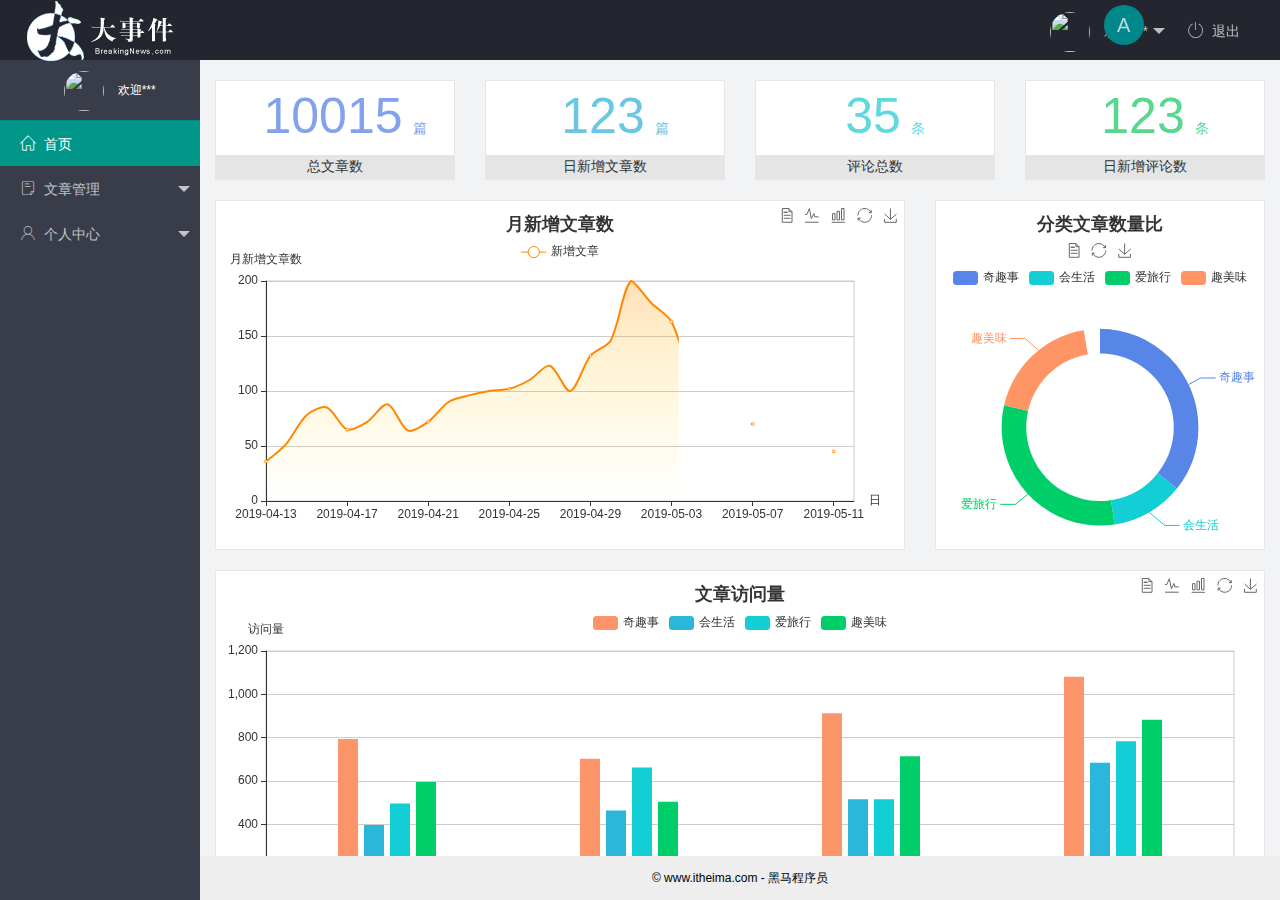
==== commit d6b66a1f: "相当于原生的大事件素材" ====
--- a/index.html
+++ b/index.html
@@ -4,7 +4,7 @@
 <head>
     <meta charset="utf-8">
     <meta name="viewport" content="width=device-width, initial-scale=1, maximum-scale=1">
-    <title>后台主页面</title>
+    <title></title>
     <link rel="stylesheet" href="./assets/lib/layui/css/layui.css">
     <link rel="stylesheet" href="./assets/fonts/iconfont.css">
     <!-- 个人css -->
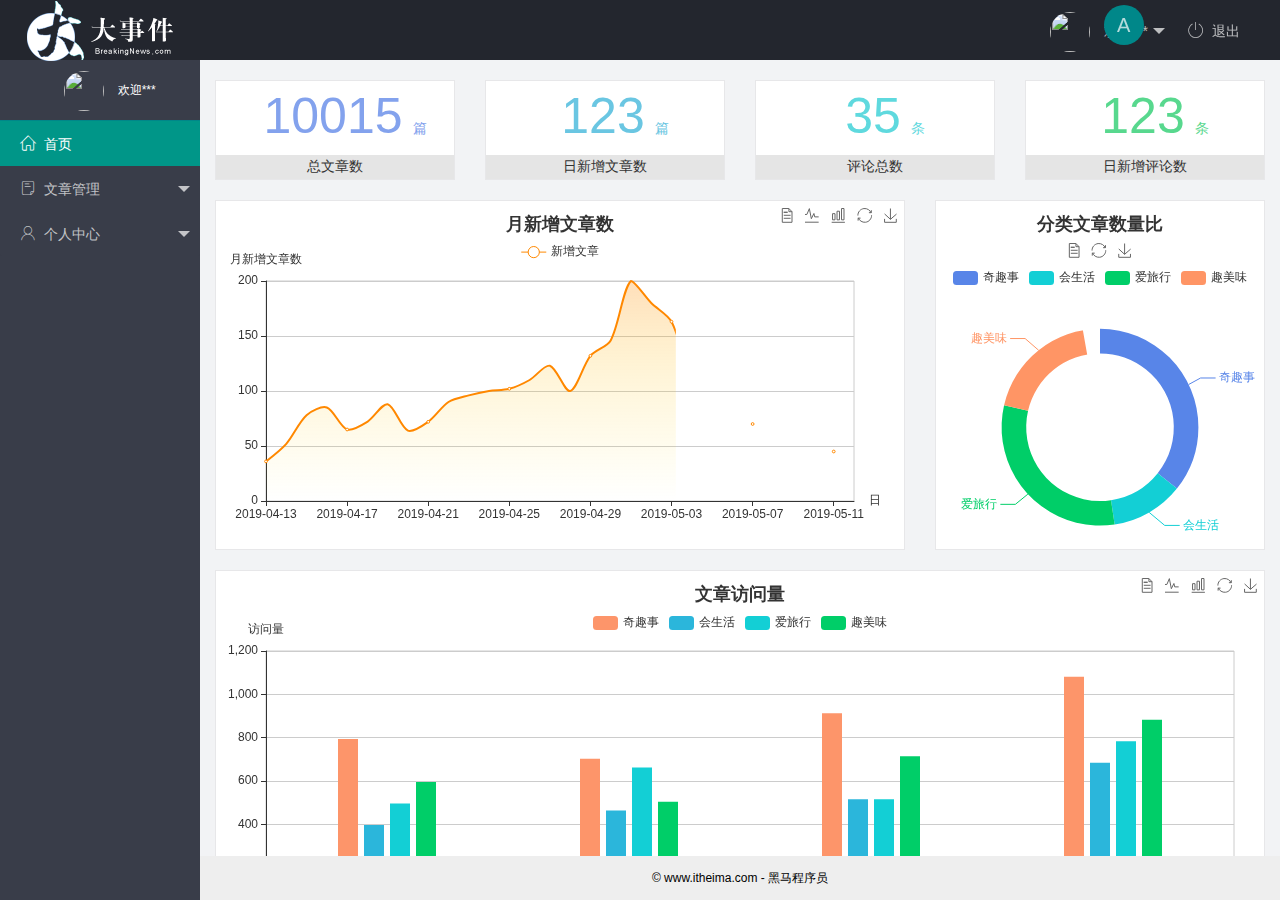
==== commit 6930f558: "第一次提交" ====
--- a/index.html
+++ b/index.html
@@ -4,7 +4,7 @@
 <head>
     <meta charset="utf-8">
     <meta name="viewport" content="width=device-width, initial-scale=1, maximum-scale=1">
-    <title></title>
+    <title>后台主页面</title>
     <link rel="stylesheet" href="./assets/lib/layui/css/layui.css">
     <link rel="stylesheet" href="./assets/fonts/iconfont.css">
     <!-- 个人css -->
